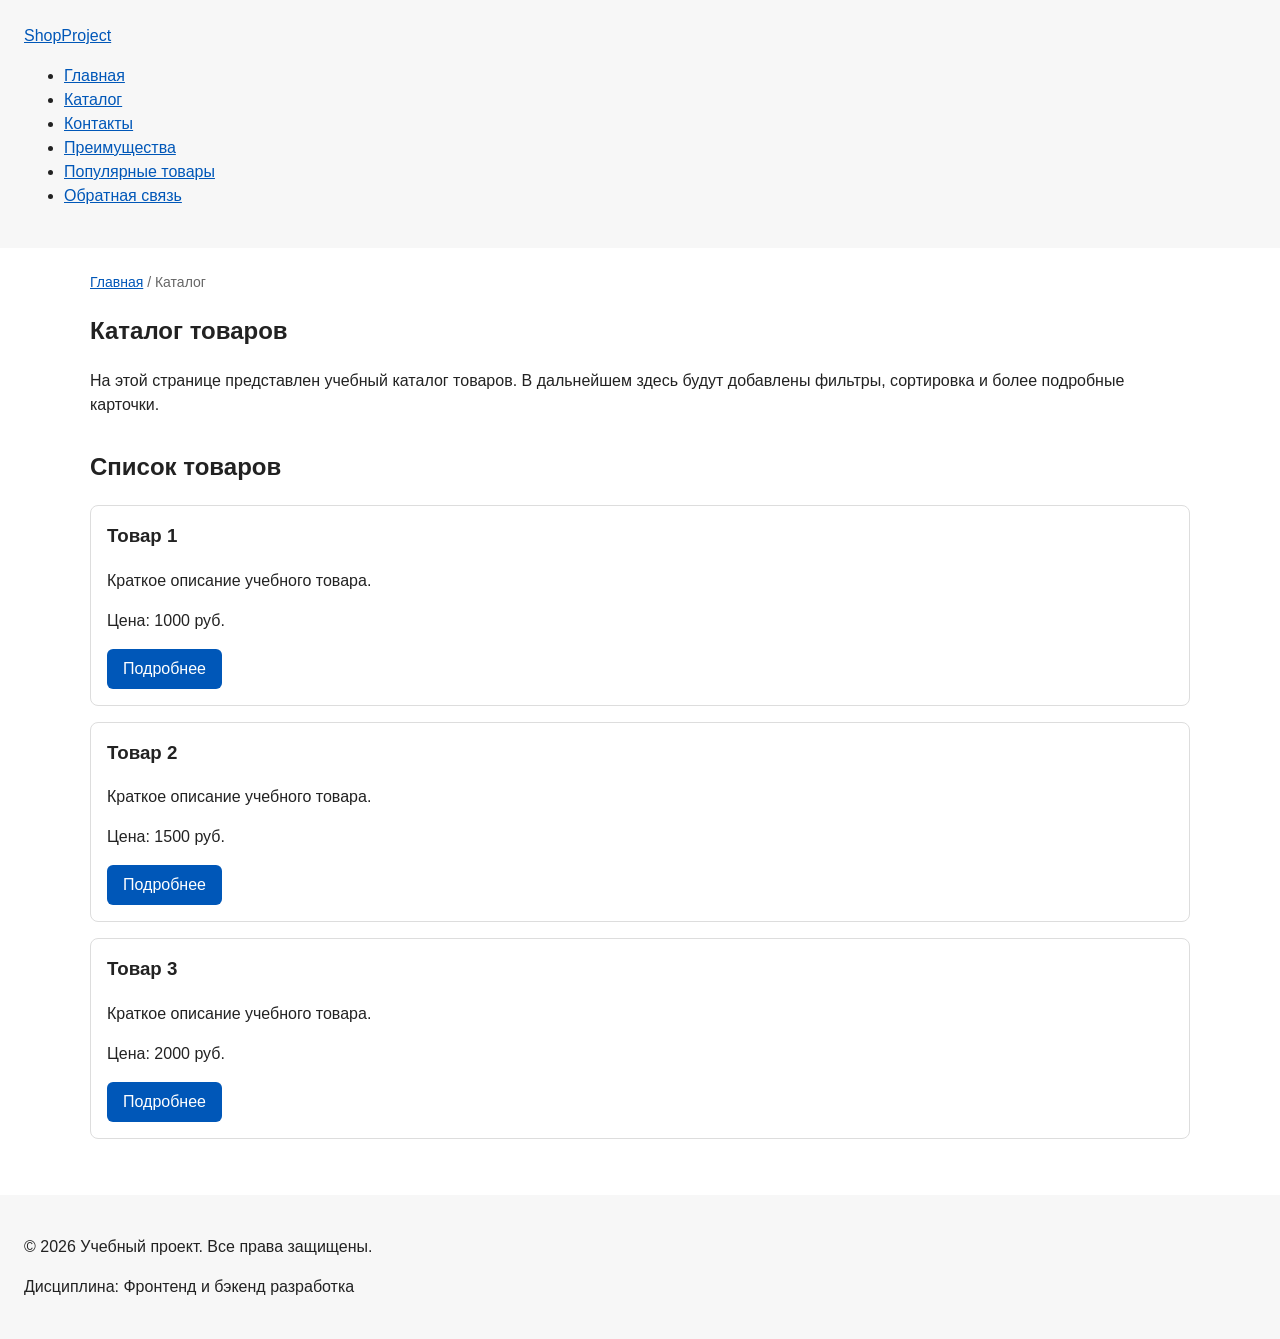
==== catalog.html @ 8805dafb "feat: add multi-page structure navigation and anchors" ====
<!DOCTYPE html>
<html lang="ru">
<head>
  <meta charset="UTF-8">
  <meta name="viewport" content="width=device-width, initial-scale=1.0">
  <meta name="description" content="Каталог товаров учебного интернет-магазина.">
  <meta property="og:type" content="website">
  <meta property="og:title" content="Учебный интернет-магазин">
  <meta property="og:description" content="Учебный frontend-проект интернет-магазина.">
  <meta property="og:image" content="https://username.github.io/kr1-html-css-shop/images/preview.jpg">
  <title>Каталог товаров — Учебный интернет-магазин</title>
  <link rel="stylesheet" href="css/style.css">
</head>
<body>
  <header>
    <div class="site-header">
      <a class="site-logo" href="index.html">ShopProject</a>

      <nav class="site-nav" aria-label="Основная навигация">
        <ul class="site-nav__list">
          <li><a href="index.html">Главная</a></li>
          <li><a href="catalog.html">Каталог</a></li>
          <li><a href="contacts.html">Контакты</a></li>
          <li><a href="index.html#advantages">Преимущества</a></li>
          <li><a href="index.html#popular">Популярные товары</a></li>
          <li><a href="index.html#contacts">Обратная связь</a></li>
        </ul>
      </nav>
    </div>
  </header>

  <main>
    <nav class="breadcrumbs" aria-label="Хлебные крошки">
      <a href="index.html">Главная</a>
      <span>Каталог</span>
    </nav>

    <section class="section">
      <h1>Каталог товаров</h1>
      <p>
        На этой странице представлен учебный каталог товаров.
        В дальнейшем здесь будут добавлены фильтры, сортировка и более
        подробные карточки.
      </p>
    </section>

    <section class="section">
      <h2>Список товаров</h2>

      <article class="product-card">
        <h3>Товар 1</h3>
        <p>Краткое описание учебного товара.</p>
        <p>Цена: 1000 руб.</p>
        <a class="button" href="index.html#popular">Подробнее</a>
      </article>

      <article class="product-card">
        <h3>Товар 2</h3>
        <p>Краткое описание учебного товара.</p>
        <p>Цена: 1500 руб.</p>
        <a class="button" href="index.html#popular">Подробнее</a>
      </article>

      <article class="product-card">
        <h3>Товар 3</h3>
        <p>Краткое описание учебного товара.</p>
        <p>Цена: 2000 руб.</p>
        <a class="button" href="index.html#popular">Подробнее</a>
      </article>
    </section>
  </main>

  <footer>
    <p>&copy; 2026 Учебный проект. Все права защищены.</p>
    <p>Дисциплина: Фронтенд и бэкенд разработка</p>
  </footer>
</body>
</html>
---- css/style.css ----
/* ===============================
   1. Переменные проекта
   =============================== */

:root {
  /* Основные цвета проекта */
  --color-bg: #ffffff;
  --color-text: #222222;
  --color-muted: #666666;
  --color-primary: #0057b8;
  --color-primary-dark: #003f86;
  --color-border: #dddddd;
  --color-surface: #f7f7f7;
  --color-surface-accent: #eef5ff;
  --color-danger: #b00020;
  --color-success: #168a2f;
  --color-success-bg: #eefaf0;
  --color-white: #ffffff;

  /* Отступы */
  --space-xs: 4px;
  --space-sm: 8px;
  --space-md: 16px;
  --space-lg: 24px;
  --space-xl: 32px;

  /* Скругления */
  --radius-sm: 6px;
  --radius-md: 8px;
  --radius-lg: 12px;

  /* Размеры */
  --container-width: 1100px;
}

:target {
  outline: 2px dashed var(--color-primary);
  outline-offset: 4px;
}

/* ===============================
   2. Базовые стили
   =============================== */

* {
  box-sizing: border-box;
}

body {
  margin: 0;
  font-family: Arial, sans-serif;
  line-height: 1.5;
  color: var(--color-text);
  background-color: var(--color-bg);
}

header,
main,
footer {
  padding: var(--space-lg);
}

header {
  background-color: var(--color-surface);
}

footer {
  background-color: var(--color-surface);
}

html {
  scroll-behavior: smooth;
}

/* ===============================
   3. Общие элементы интерфейса
   =============================== */

a {
  color: var(--color-primary);
}

a:hover {
  color: var(--color-primary-dark);
}

a:focus-visible {
  outline: 2px solid var(--color-primary);
  outline-offset: 3px;
}

.button {
  display: inline-block;
  padding: var(--space-sm) var(--space-md);
  color: var(--color-white);
  background-color: var(--color-primary);
  text-decoration: none;
  border: none;
  border-radius: var(--radius-sm);
  cursor: pointer;
}

.button:hover {
  background-color: var(--color-primary-dark);
}

.button:focus-visible {
  outline: 2px solid var(--color-primary);
  outline-offset: 3px;
}

.button:disabled {
  opacity: 0.6;
  cursor: not-allowed;
}

.breadcrumbs {
  max-width: var(--container-width);
  margin: 0 auto var(--space-md);
  font-size: 14px;
  color: var(--color-muted);
}

.breadcrumbs a {
  color: var(--color-primary);
}

.breadcrumbs span::before {
  content: " / ";
  color: var(--color-muted);
}


/* ===============================
   4. Компоненты страницы
   =============================== */

.hero {
  max-width: var(--container-width);
  margin: 0 auto var(--space-xl);
  padding: var(--space-xl) var(--space-lg);
  background-color: var(--color-surface-accent);
  border-radius: var(--radius-lg);
}

.section {
  max-width: var(--container-width);
  margin: 0 auto var(--space-xl);
}

.section h2 {
  margin-top: 0;
}

.product-card {
  margin-bottom: var(--space-md);
  padding: var(--space-md);
  border: 1px solid var(--color-border);
  border-radius: var(--radius-md);
  background-color: var(--color-bg);
}

.product-card:hover {
  border-color: var(--color-primary);
}

.product-card h3 {
  margin-top: 0;
}

.aside-info {
  max-width: var(--container-width);
  margin: 0 auto var(--space-xl);
  padding: var(--space-md);
  border-left: 4px solid var(--color-primary);
  background-color: var(--color-surface);
}

/* ===============================
   5. Форма и модальное окно
   =============================== */

.order-dialog {
  width: min(100% - 32px, 560px);
  padding: var(--space-lg);
  border: none;
  border-radius: var(--radius-lg);
}

.order-dialog::backdrop {
  background-color: rgba(0, 0, 0, 0.5);
}

.form-field {
  margin-bottom: var(--space-md);
}

.form-field label {
  display: block;
  margin-bottom: var(--space-xs);
}

.form-field input,
.form-field select,
.form-field textarea {
  width: 100%;
  padding: 10px 12px;
  border: 1px solid var(--color-border);
  border-radius: var(--radius-sm);
  font: inherit;
}

.form-field input[type="checkbox"] {
  width: auto;
}

.form-field small {
  display: block;
  margin-top: var(--space-xs);
  color: var(--color-muted);
}

.form-field input:hover,
.form-field select:hover,
.form-field textarea:hover {
  border-color: var(--color-primary);
}

.form-field input:focus-visible,
.form-field select:focus-visible,
.form-field textarea:focus-visible,
.form-actions button:focus-visible {
  outline: 2px solid var(--color-primary);
  outline-offset: 3px;
}

[aria-invalid="true"] {
  border-color: var(--color-danger);
}

.success-message {
  max-width: var(--container-width);
  margin: var(--space-lg) auto;
  padding: var(--space-md);
  border-left: 4px solid var(--color-success);
  background-color: var(--color-success-bg);
}

/*
  Модальное окно.
  Элемент dialog сам умеет открываться поверх страницы.
*/
.order-dialog {
  width: min(100% - 32px, 560px);
  padding: 24px;
  border: none;
  border-radius: 12px;
}

/*
  Затемнение фона за модальным окном.
*/
.order-dialog::backdrop {
  background-color: rgba(0, 0, 0, 0.5);
}

/*
  Поле формы.
  Каждый блок получает нижний отступ.
*/
.form-field {
  margin-bottom: 16px;
}

/*
  Подпись поля.
*/
.form-field label {
  display: block;
  margin-bottom: 6px;
}

/*
  Основные поля формы.
*/
.form-field input,
.form-field select,
.form-field textarea {
  width: 100%;
  padding: 10px 12px;
  border: 1px solid #cccccc;
  border-radius: 6px;
  font: inherit;
}

/*
  Checkbox не должен занимать всю ширину.
*/
.form-field input[type="checkbox"] {
  width: auto;
}

/*
  Подсказка под полем телефона.
*/
.form-field small {
  display: block;
  margin-top: 4px;
  color: #666666;
}

/*
  Видимый фокус для клавиатурной навигации.
*/
.form-field input:focus-visible,
.form-field select:focus-visible,
.form-field textarea:focus-visible,
.form-actions button:focus-visible {
  outline: 2px solid #0057b8;
  outline-offset: 2px;
}

/*
  Подсветка ошибочных полей.
  Атрибут aria-invalid будет добавляться через JavaScript.
*/
[aria-invalid="true"] {
  border-color: #b00020;
}

/*
  Кнопки формы.
*/
.form-actions {
  display: flex;
  gap: 12px;
  margin-top: 20px;
}

/*
  Сообщение об успешной отправке.
*/
.success-message {
  max-width: 1100px;
  margin: 24px auto;
  padding: 16px;
  border-left: 4px solid #168a2f;
  background-color: #eefaf0;
}
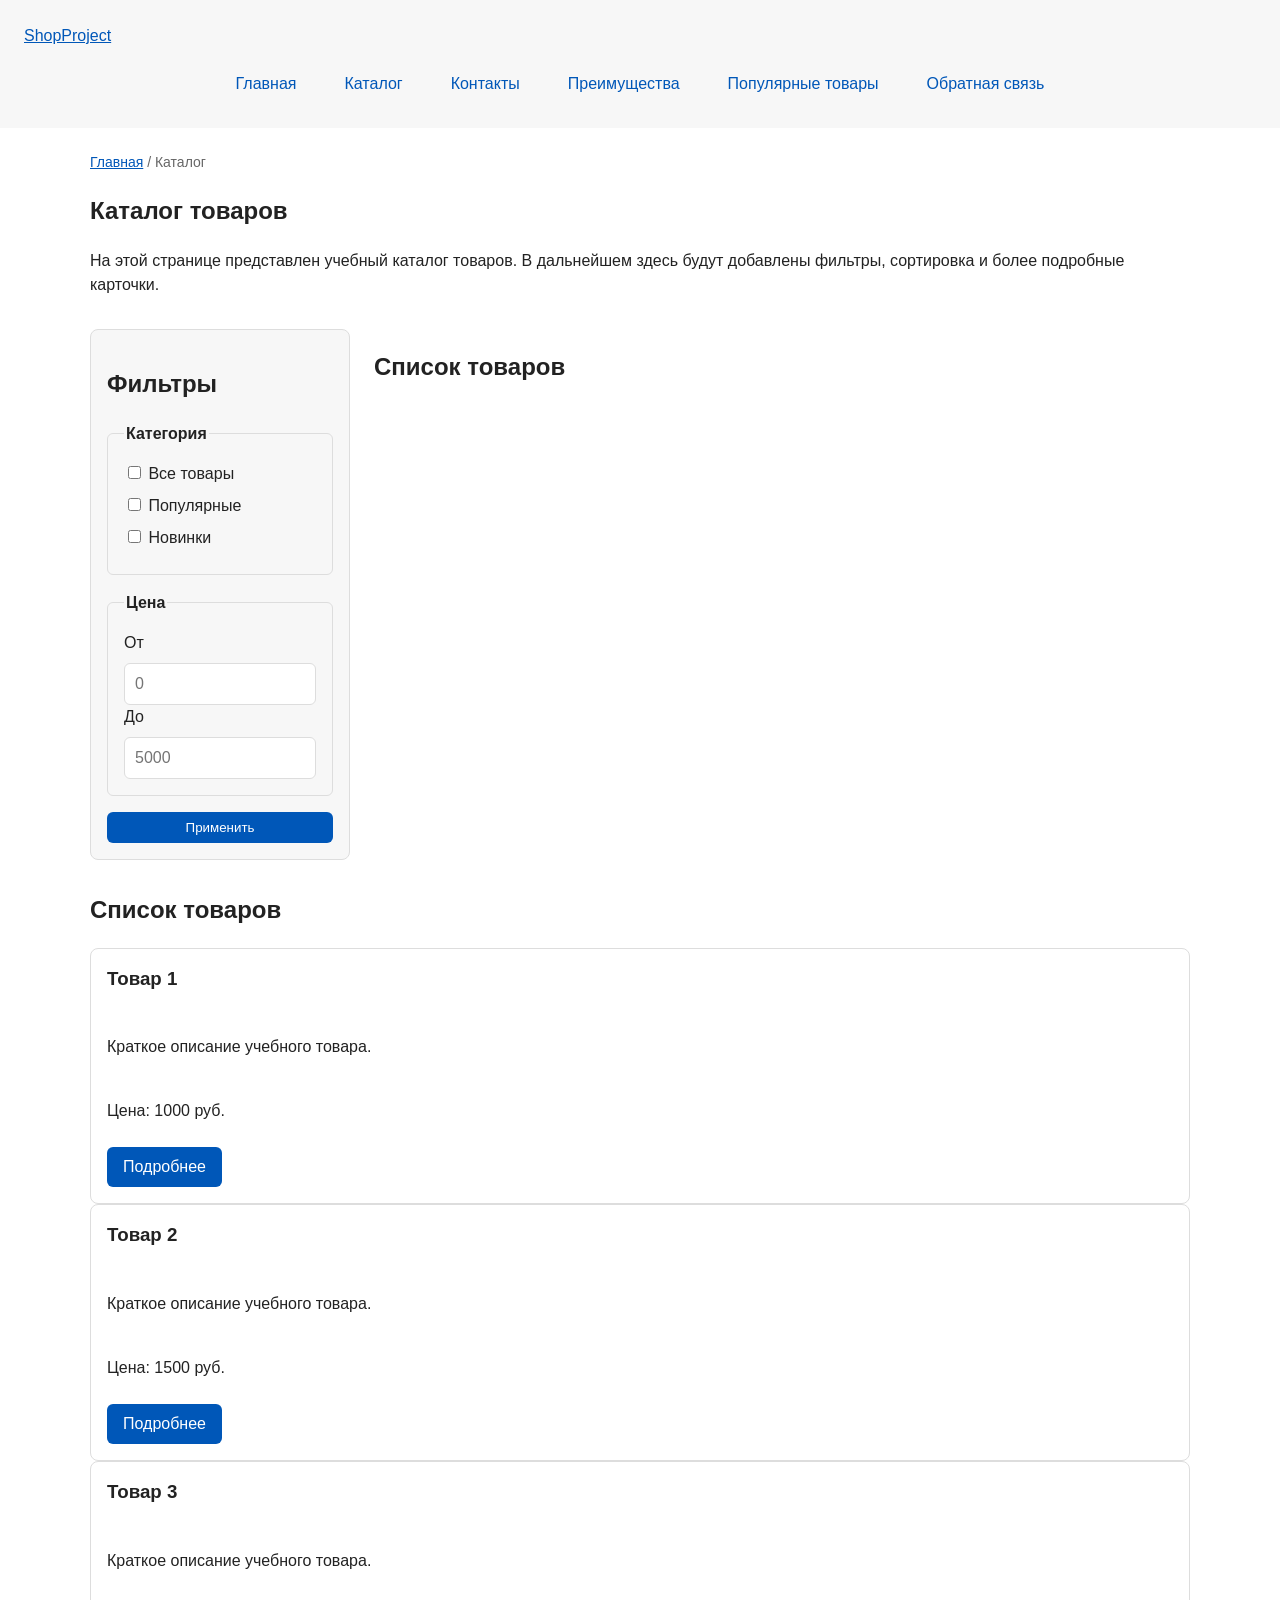
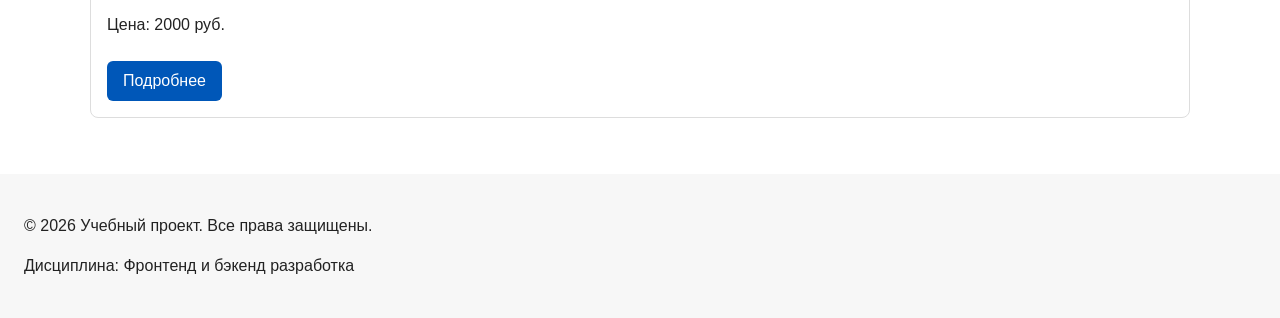
==== commit 808b8dfa: "feat: add flex navigation and grid catalog layout" ====
--- a/catalog.html
+++ b/catalog.html
@@ -43,6 +43,53 @@
         подробные карточки.
       </p>
     </section>
+    
+    <section class="catalog-layout">
+      <aside class="catalog-filters">
+        <h2>Фильтры</h2>
+
+        <form class="filters-form" action="#" method="get">
+          <fieldset>
+            <legend>Категория</legend>
+
+            <label>
+              <input type="checkbox" name="category" value="all">
+              Все товары
+            </label>
+
+            <label>
+              <input type="checkbox" name="category" value="popular">
+              Популярные
+            </label>
+
+            <label>
+              <input type="checkbox" name="category" value="new">
+              Новинки
+            </label>
+          </fieldset>
+
+          <fieldset>
+            <legend>Цена</legend>
+
+            <label for="price-from">От</label>
+            <input id="price-from" name="price-from" type="number" min="0" placeholder="0">
+
+            <label for="price-to">До</label>
+            <input id="price-to" name="price-to" type="number" min="0" placeholder="5000">
+          </fieldset>
+
+          <button class="button" type="submit">Применить</button>
+        </form>
+      </aside>
+
+      <section class="catalog-products">
+        <h2>Список товаров</h2>
+
+        <div class="products-grid">
+          <!-- Карточки товаров -->
+        </div>
+      </section>
+    </section>
 
     <section class="section">
       <h2>Список товаров</h2>
--- a/css/style.css
+++ b/css/style.css
@@ -130,6 +130,29 @@
   color: var(--color-muted);
 }
 
+.site-nav__list {
+  display: flex;
+  flex-wrap: wrap;
+  justify-content: center;
+  align-items: center;
+  gap: var(--space-md);
+  padding: 0;
+  margin: var(--space-md) 0 0;
+  list-style: none;
+}
+
+.site-nav__list a {
+  display: inline-block;
+  padding: var(--space-sm) var(--space-md);
+  color: var(--color-primary);
+  text-decoration: none;
+  border-radius: var(--radius-sm);
+}
+
+.site-nav__list a:hover {
+  color: var(--color-white);
+  background-color: var(--color-primary);
+}
 
 /* ===============================
    4. Компоненты страницы
@@ -153,19 +176,33 @@
 }
 
 .product-card {
-  margin-bottom: var(--space-md);
+  display: flex;
+  flex-direction: column;
+  gap: var(--space-sm);
+  margin-bottom: 0;
   padding: var(--space-md);
   border: 1px solid var(--color-border);
   border-radius: var(--radius-md);
   background-color: var(--color-bg);
 }
 
+.product-card .button {
+  margin-top: auto;
+  align-self: flex-start;
+}
+
 .product-card:hover {
   border-color: var(--color-primary);
 }
 
 .product-card h3 {
   margin-top: 0;
+}
+
+.products-grid {
+  display: grid;
+  grid-template-columns: repeat(3, 1fr);
+  gap: var(--space-lg);
 }
 
 .aside-info {
@@ -174,6 +211,56 @@
   padding: var(--space-md);
   border-left: 4px solid var(--color-primary);
   background-color: var(--color-surface);
+}
+
+.catalog-layout {
+  max-width: var(--container-width);
+  margin: 0 auto var(--space-xl);
+  display: grid;
+  grid-template-columns: 260px 1fr;
+  grid-template-areas: "filters products";
+  gap: var(--space-lg);
+}
+
+.catalog-filters {
+  grid-area: filters;
+  padding: var(--space-md);
+  border: 1px solid var(--color-border);
+  border-radius: var(--radius-md);
+  background-color: var(--color-surface);
+}
+
+.catalog-products {
+  grid-area: products;
+}
+
+.filters-form {
+  display: grid;
+  gap: var(--space-md);
+}
+
+.filters-form fieldset {
+  margin: 0;
+  padding: var(--space-md);
+  border: 1px solid var(--color-border);
+  border-radius: var(--radius-sm);
+}
+
+.filters-form legend {
+  font-weight: 700;
+}
+
+.filters-form label {
+  display: block;
+  margin-bottom: var(--space-sm);
+}
+
+.filters-form input[type="number"] {
+  width: 100%;
+  padding: 8px 10px;
+  border: 1px solid var(--color-border);
+  border-radius: var(--radius-sm);
+  font: inherit;
 }
 
 /* ===============================
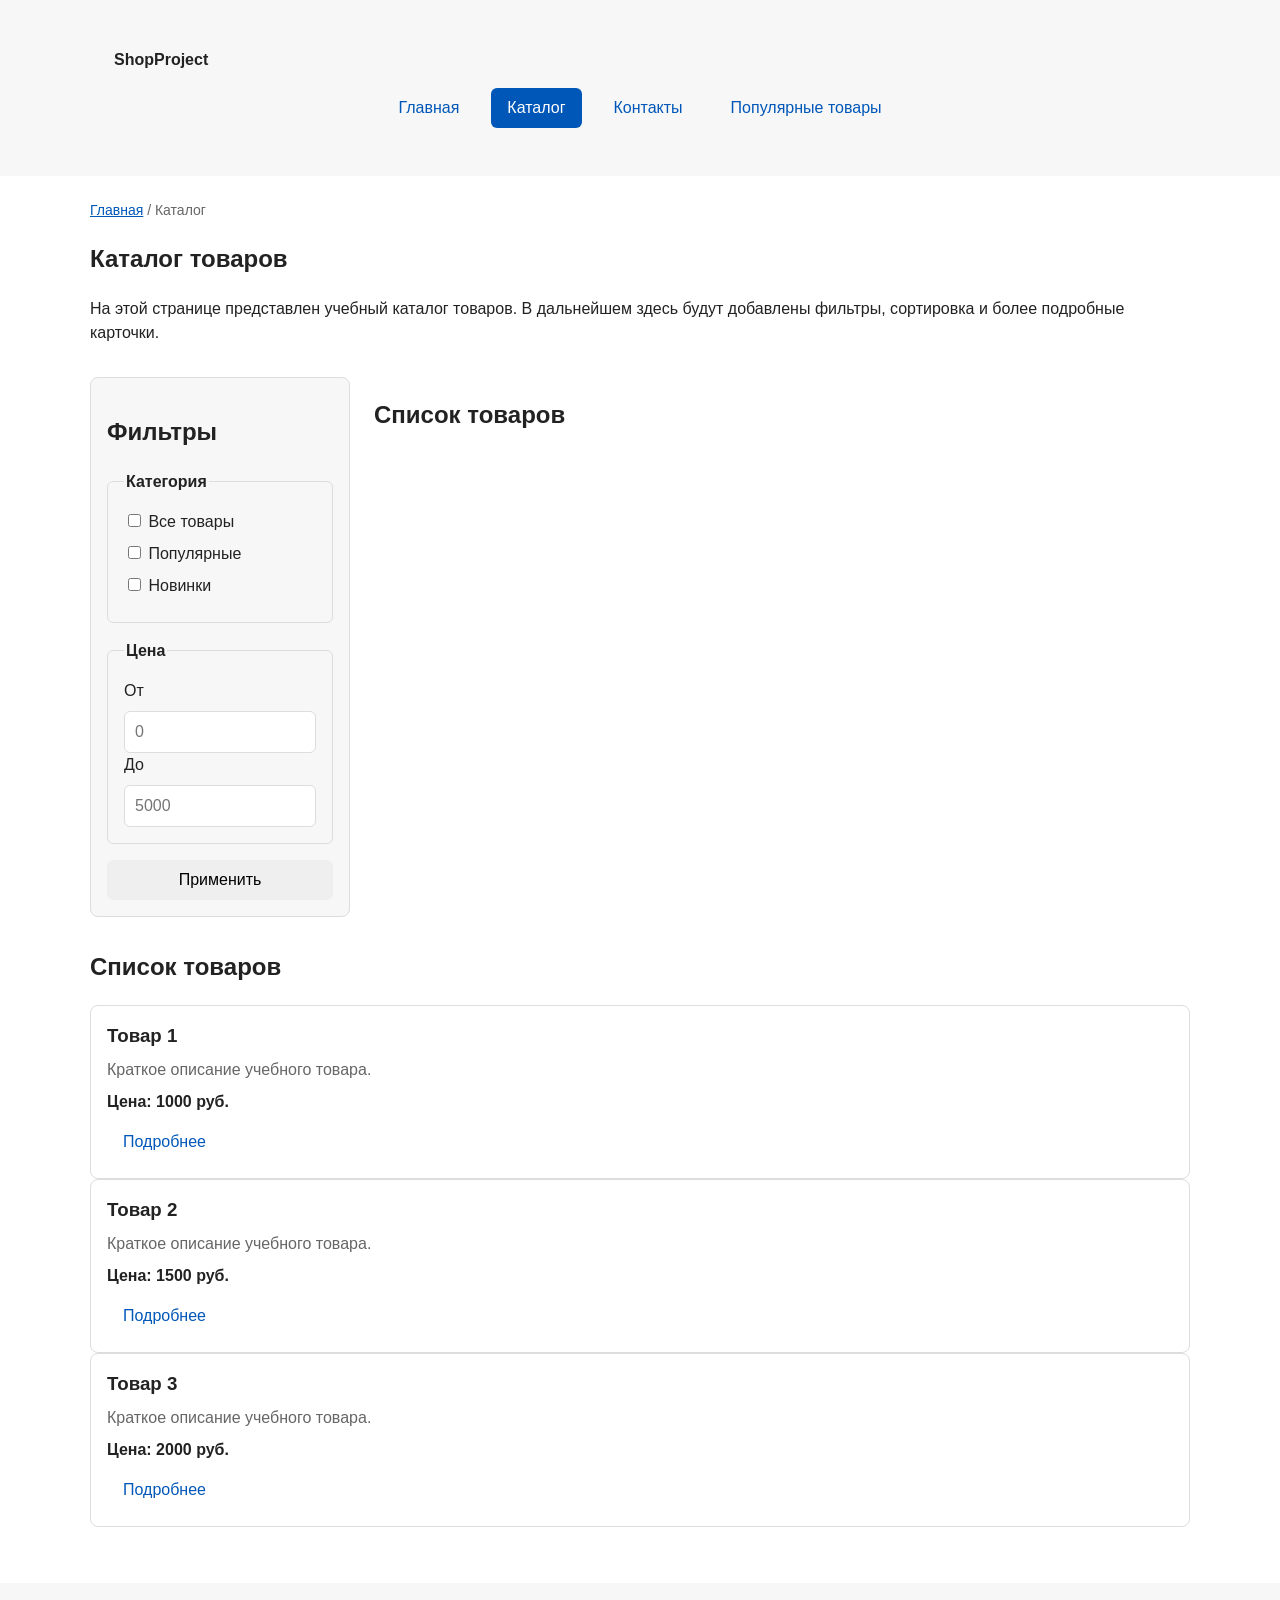
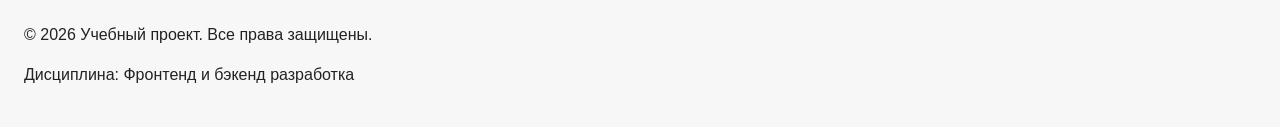
==== commit 8eb41741: "refactor: apply BEM naming to CSS classes" ====
--- a/catalog.html
+++ b/catalog.html
@@ -12,18 +12,26 @@
   <link rel="stylesheet" href="css/style.css">
 </head>
 <body>
-  <header>
-    <div class="site-header">
-      <a class="site-logo" href="index.html">ShopProject</a>
+  <header class="site-header">
+    <div class="site-header__inner">
+      <a class="site-header__logo" href="index.html">ShopProject</a>
 
       <nav class="site-nav" aria-label="Основная навигация">
         <ul class="site-nav__list">
-          <li><a href="index.html">Главная</a></li>
-          <li><a href="catalog.html">Каталог</a></li>
-          <li><a href="contacts.html">Контакты</a></li>
-          <li><a href="index.html#advantages">Преимущества</a></li>
-          <li><a href="index.html#popular">Популярные товары</a></li>
-          <li><a href="index.html#contacts">Обратная связь</a></li>
+          <li class="site-nav__item">
+            <a class="site-nav__link" href="index.html">Главная</a>
+          </li>
+          <li class="site-nav__item">
+            <a class="site-nav__link site-nav__link--active" href="catalog.html">Каталог</a>
+          </li>
+          <li class="site-nav__item">
+            <a class="site-nav__link" href="contacts.html">Контакты</a>
+          </li>
+          <li class="site-nav__item">
+            <a class="site-nav__link" href="index.html#popular">
+              Популярные товары
+            </a>
+          </li>
         </ul>
       </nav>
     </div>
@@ -31,9 +39,10 @@
 
   <main>
     <nav class="breadcrumbs" aria-label="Хлебные крошки">
-      <a href="index.html">Главная</a>
-      <span>Каталог</span>
+      <a class="breadcrumbs__link" href="index.html">Главная</a>
+      <span class="breadcrumbs__current">Каталог</span>
     </nav>
+
 
     <section class="section">
       <h1>Каталог товаров</h1>
@@ -95,23 +104,23 @@
       <h2>Список товаров</h2>
 
       <article class="product-card">
-        <h3>Товар 1</h3>
-        <p>Краткое описание учебного товара.</p>
-        <p>Цена: 1000 руб.</p>
+        <h3 class="product-card__title">Товар 1</h3>
+        <p class="product-card__description">Краткое описание учебного товара.</p>
+        <p class="product-card__price">Цена: 1000 руб.</p>
         <a class="button" href="index.html#popular">Подробнее</a>
       </article>
 
       <article class="product-card">
-        <h3>Товар 2</h3>
-        <p>Краткое описание учебного товара.</p>
-        <p>Цена: 1500 руб.</p>
+        <h3 class="product-card__title">Товар 2</h3>
+        <p class="product-card__description">Краткое описание учебного товара.</p>
+        <p class="product-card__price">Цена: 1500 руб.</p>
         <a class="button" href="index.html#popular">Подробнее</a>
       </article>
 
       <article class="product-card">
-        <h3>Товар 3</h3>
-        <p>Краткое описание учебного товара.</p>
-        <p>Цена: 2000 руб.</p>
+        <h3 class="product-card__title">Товар 3</h3>
+        <p class="product-card__description">Краткое описание учебного товара.</p>
+        <p class="product-card__price">Цена: 2000 руб.</p>
         <a class="button" href="index.html#popular">Подробнее</a>
       </article>
     </section>
--- a/css/style.css
+++ b/css/style.css
@@ -92,16 +92,31 @@
 .button {
   display: inline-block;
   padding: var(--space-sm) var(--space-md);
+  border: none;
+  border-radius: var(--radius-sm);
+  font: inherit;
+  text-decoration: none;
+  cursor: pointer;
+}
+
+.button--primary {
   color: var(--color-white);
   background-color: var(--color-primary);
-  text-decoration: none;
-  border: none;
-  border-radius: var(--radius-sm);
-  cursor: pointer;
-}
-
-.button:hover {
+}
+
+.button--primary:hover {
   background-color: var(--color-primary-dark);
+}
+
+.button--secondary {
+  color: var(--color-primary);
+  background-color: transparent;
+  border: 1px solid var(--color-primary);
+}
+
+.button--secondary:hover {
+  color: var(--color-white);
+  background-color: var(--color-primary);
 }
 
 .button:focus-visible {
@@ -109,7 +124,8 @@
   outline-offset: 3px;
 }
 
-.button:disabled {
+.button:disabled,
+.button--disabled {
   opacity: 0.6;
   cursor: not-allowed;
 }
@@ -121,13 +137,29 @@
   color: var(--color-muted);
 }
 
-.breadcrumbs a {
+.breadcrumbs__link {
   color: var(--color-primary);
 }
 
-.breadcrumbs span::before {
+.breadcrumbs__current::before {
   content: " / ";
   color: var(--color-muted);
+}
+
+.site-header {
+  background-color: var(--color-surface);
+}
+
+.site-header__inner {
+  max-width: var(--container-width);
+  margin: 0 auto;
+  padding: var(--space-lg);
+}
+
+.site-header__logo {
+  font-weight: 700;
+  color: var(--color-text);
+  text-decoration: none;
 }
 
 .site-nav__list {
@@ -141,7 +173,7 @@
   list-style: none;
 }
 
-.site-nav__list a {
+.site-nav__link {
   display: inline-block;
   padding: var(--space-sm) var(--space-md);
   color: var(--color-primary);
@@ -149,7 +181,17 @@
   border-radius: var(--radius-sm);
 }
 
-.site-nav__list a:hover {
+.site-nav__link:hover {
+  color: var(--color-white);
+  background-color: var(--color-primary);
+}
+
+.site-nav__link:focus-visible {
+  outline: 2px solid var(--color-primary);
+  outline-offset: 3px;
+}
+
+.site-nav__link--active {
   color: var(--color-white);
   background-color: var(--color-primary);
 }
@@ -179,24 +221,46 @@
   display: flex;
   flex-direction: column;
   gap: var(--space-sm);
-  margin-bottom: 0;
   padding: var(--space-md);
   border: 1px solid var(--color-border);
   border-radius: var(--radius-md);
   background-color: var(--color-bg);
 }
 
-.product-card .button {
+.product-card:hover {
+  border-color: var(--color-primary);
+}
+
+.product-card--featured {
+  border-color: var(--color-primary);
+}
+
+.product-card--discount {
+  border-color: var(--color-danger);
+}
+
+.product-card__title {
+  margin: 0;
+  color: var(--color-text);
+}
+
+.product-card__description {
+  margin: 0;
+  color: var(--color-muted);
+}
+
+.product-card__price {
+  margin: 0;
+  font-weight: 700;
+}
+
+.product-card--discount .product-card__price {
+  color: var(--color-danger);
+}
+
+.product-card__button {
   margin-top: auto;
   align-self: flex-start;
-}
-
-.product-card:hover {
-  border-color: var(--color-primary);
-}
-
-.product-card h3 {
-  margin-top: 0;
 }
 
 .products-grid {
@@ -267,6 +331,56 @@
    5. Форма и модальное окно
    =============================== */
 
+.order-form__field {
+  margin-bottom: var(--space-md);
+}
+
+.order-form__label {
+  display: block;
+  margin-bottom: var(--space-xs);
+}
+
+.order-form__input,
+.order-form__select,
+.order-form__textarea {
+  width: 100%;
+  padding: 10px 12px;
+  border: 1px solid var(--color-border);
+  border-radius: var(--radius-sm);
+  font: inherit;
+}
+
+.order-form__input:hover,
+.order-form__select:hover,
+.order-form__textarea:hover {
+  border-color: var(--color-primary);
+}
+
+.order-form__input:focus-visible,
+.order-form__select:focus-visible,
+.order-form__textarea:focus-visible {
+  outline: 2px solid var(--color-primary);
+  outline-offset: 3px;
+}
+
+.order-form__actions {
+  display: flex;
+  gap: var(--space-md);
+  margin-top: var(--space-lg);
+}
+
+[aria-invalid="true"] {
+  border-color: var(--color-danger);
+}
+
+.success-message {
+  max-width: var(--container-width);
+  margin: var(--space-lg) auto;
+  padding: var(--space-md);
+  border-left: 4px solid var(--color-success);
+  background-color: var(--color-success-bg);
+}
+
 .order-dialog {
   width: min(100% - 32px, 560px);
   padding: var(--space-lg);
@@ -278,77 +392,8 @@
   background-color: rgba(0, 0, 0, 0.5);
 }
 
-.form-field {
-  margin-bottom: var(--space-md);
-}
-
-.form-field label {
-  display: block;
-  margin-bottom: var(--space-xs);
-}
-
-.form-field input,
-.form-field select,
-.form-field textarea {
-  width: 100%;
-  padding: 10px 12px;
-  border: 1px solid var(--color-border);
-  border-radius: var(--radius-sm);
-  font: inherit;
-}
-
-.form-field input[type="checkbox"] {
-  width: auto;
-}
-
-.form-field small {
-  display: block;
-  margin-top: var(--space-xs);
-  color: var(--color-muted);
-}
-
-.form-field input:hover,
-.form-field select:hover,
-.form-field textarea:hover {
-  border-color: var(--color-primary);
-}
-
-.form-field input:focus-visible,
-.form-field select:focus-visible,
-.form-field textarea:focus-visible,
-.form-actions button:focus-visible {
-  outline: 2px solid var(--color-primary);
-  outline-offset: 3px;
-}
-
-[aria-invalid="true"] {
-  border-color: var(--color-danger);
-}
-
-.success-message {
-  max-width: var(--container-width);
-  margin: var(--space-lg) auto;
-  padding: var(--space-md);
-  border-left: 4px solid var(--color-success);
-  background-color: var(--color-success-bg);
-}
-
-/*
-  Модальное окно.
-  Элемент dialog сам умеет открываться поверх страницы.
-*/
-.order-dialog {
-  width: min(100% - 32px, 560px);
-  padding: 24px;
-  border: none;
-  border-radius: 12px;
-}
-
-/*
-  Затемнение фона за модальным окном.
-*/
-.order-dialog::backdrop {
-  background-color: rgba(0, 0, 0, 0.5);
+.order-dialog__title {
+  margin-top: 0;
 }
 
 /*
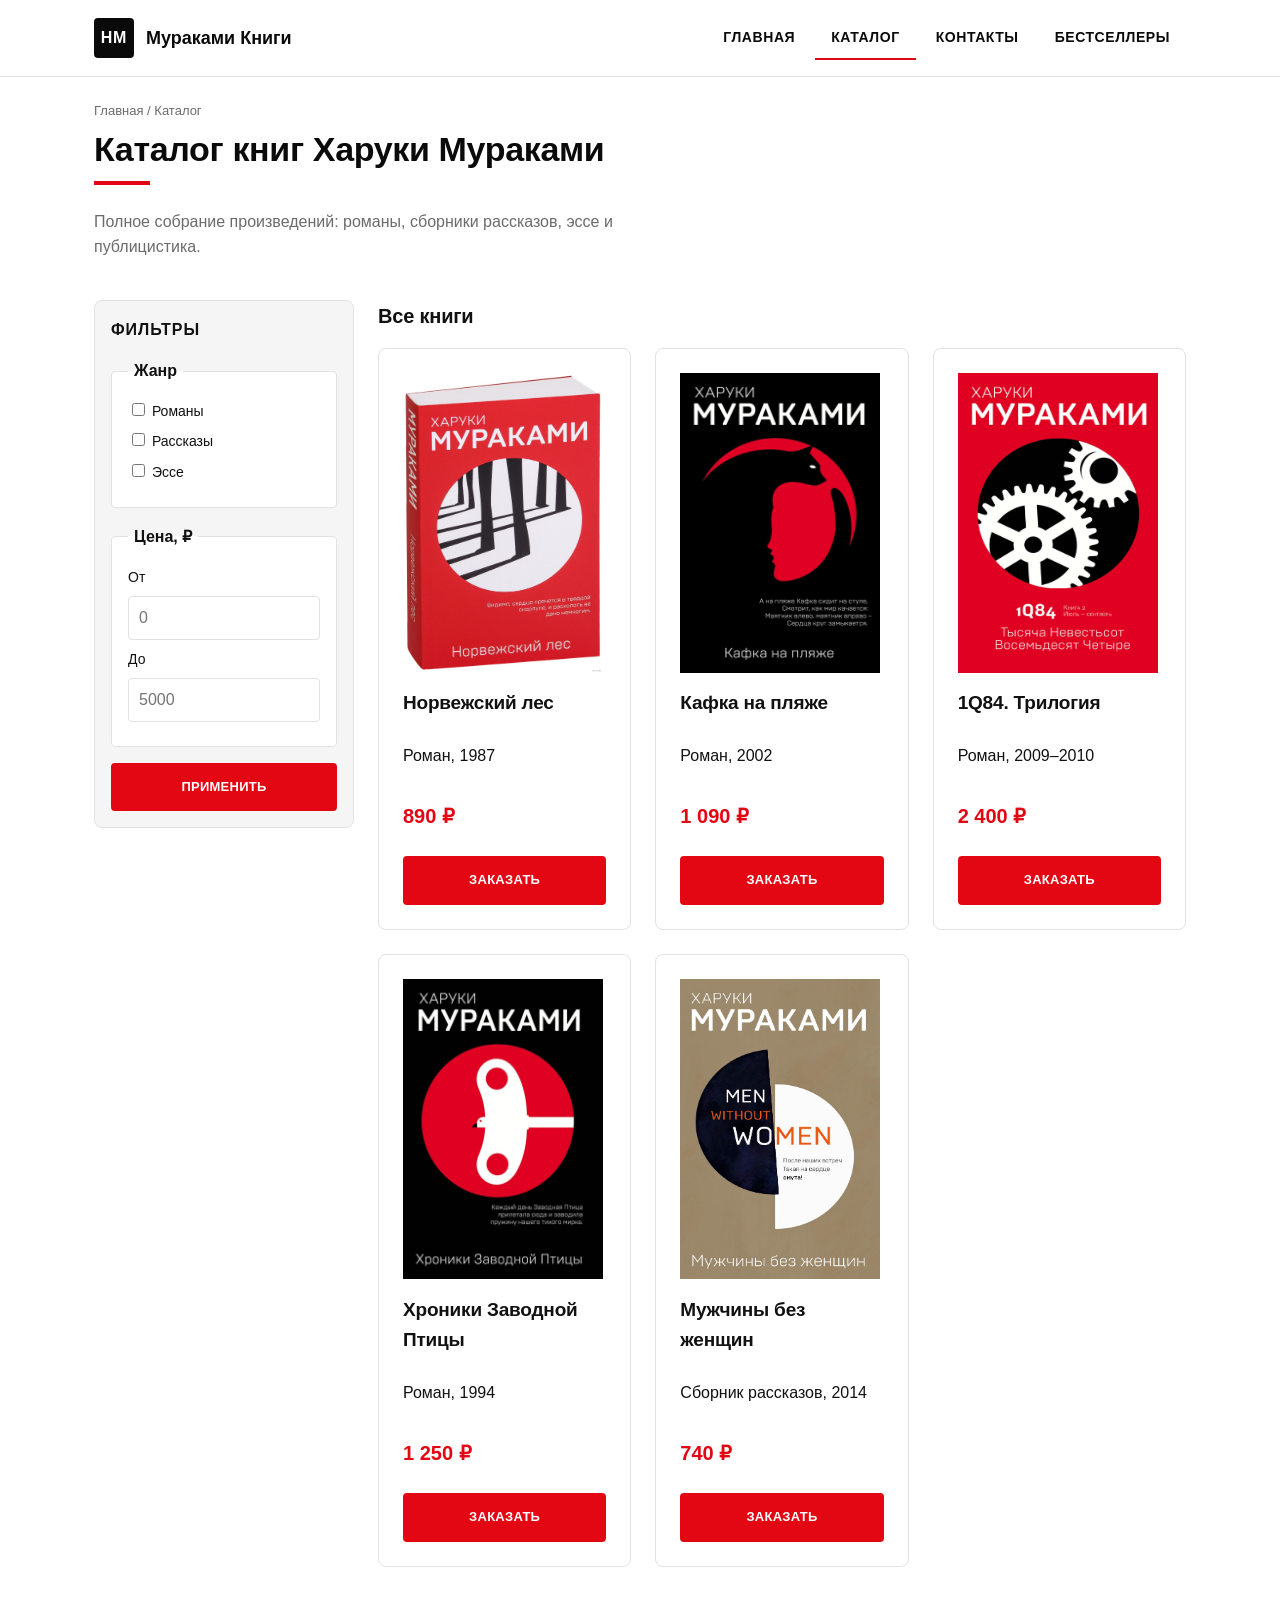
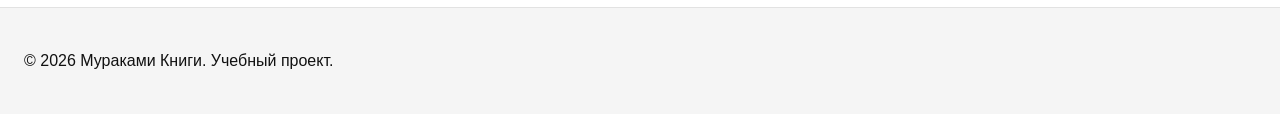
==== commit e6cb6f6a: "fix: prepare HTML CSS project for submission" ====
--- a/catalog.html
+++ b/catalog.html
@@ -3,18 +3,19 @@
 <head>
   <meta charset="UTF-8">
   <meta name="viewport" content="width=device-width, initial-scale=1.0">
-  <meta name="description" content="Каталог товаров учебного интернет-магазина.">
-  <meta property="og:type" content="website">
-  <meta property="og:title" content="Учебный интернет-магазин">
-  <meta property="og:description" content="Учебный frontend-проект интернет-магазина.">
-  <meta property="og:image" content="https://username.github.io/kr1-html-css-shop/images/preview.jpg">
-  <title>Каталог товаров — Учебный интернет-магазин</title>
+  <meta name="description" content="Каталог книг Харуки Мураками.">
+  <title>Каталог книг — Мураками Книги</title>
   <link rel="stylesheet" href="css/style.css">
+  <script src="js/main.js" defer></script>
 </head>
 <body>
+
   <header class="site-header">
     <div class="site-header__inner">
-      <a class="site-header__logo" href="index.html">ShopProject</a>
+      <a class="site-header__logo" href="index.html">
+        <span class="site-header__logo-mark">HM</span>
+        <span class="site-header__logo-text">Мураками&nbsp;Книги</span>
+      </a>
 
       <nav class="site-nav" aria-label="Основная навигация">
         <ul class="site-nav__list">
@@ -28,9 +29,7 @@
             <a class="site-nav__link" href="contacts.html">Контакты</a>
           </li>
           <li class="site-nav__item">
-            <a class="site-nav__link" href="index.html#popular">
-              Популярные товары
-            </a>
+            <a class="site-nav__link" href="index.html#popular">Бестселлеры</a>
           </li>
         </ul>
       </nav>
@@ -45,90 +44,182 @@
 
 
     <section class="section">
-      <h1>Каталог товаров</h1>
-      <p>
-        На этой странице представлен учебный каталог товаров.
-        В дальнейшем здесь будут добавлены фильтры, сортировка и более
-        подробные карточки.
+      <h1 class="section__title">Каталог книг Харуки Мураками</h1>
+      <p class="section__lead">
+        Полное собрание произведений: романы, сборники рассказов, эссе и публицистика.
       </p>
     </section>
     
     <section class="catalog-layout">
+
       <aside class="catalog-filters">
-        <h2>Фильтры</h2>
+        <h2 class="catalog-filters__title">Фильтры</h2>
 
         <form class="filters-form" action="#" method="get">
-          <fieldset>
-            <legend>Категория</legend>
+          <fieldset class="filters-form__group">
+            <legend class="filters-form__legend">Жанр</legend>
 
             <label>
-              <input type="checkbox" name="category" value="all">
-              Все товары
+              <input type="checkbox" name="genre" value="novel">
+              Романы
             </label>
 
             <label>
-              <input type="checkbox" name="category" value="popular">
-              Популярные
+              <input type="checkbox" name="genre" value="stories">
+              Рассказы
             </label>
 
             <label>
-              <input type="checkbox" name="category" value="new">
-              Новинки
+              <input type="checkbox" name="genre" value="essay">
+              Эссе
             </label>
           </fieldset>
 
-          <fieldset>
-            <legend>Цена</legend>
-
+          <fieldset class="filters-form__group">
+            <legend class="filters-form__legend">Цена, ₽</legend>
             <label for="price-from">От</label>
             <input id="price-from" name="price-from" type="number" min="0" placeholder="0">
-
             <label for="price-to">До</label>
             <input id="price-to" name="price-to" type="number" min="0" placeholder="5000">
           </fieldset>
 
-          <button class="button" type="submit">Применить</button>
+          <button class="button button--primary" type="submit">Применить</button>
         </form>
       </aside>
 
       <section class="catalog-products">
-        <h2>Список товаров</h2>
+        <h2 class="catalog-products__title">Все книги</h2>
 
         <div class="products-grid">
-          <!-- Карточки товаров -->
+          
+          <article class="product-card">
+          <div>
+            <img src="images/norwegian-wood.jpg" alt="Норвежский лес" width="200" height="300">
+          </div>
+          <h3 class="product-card__title">Норвежский лес</h3>
+          <p class="product-card__description">Роман, 1987</p>
+          <p class="product-card__price">890 ₽</p>
+          <button class="button button--primary product-card__button" type="button" data-product="Норвежский лес">Заказать</button>
+        </article>
+
+        <article class="product-card">
+          <div>
+            <img src="images/kafka.jpeg" alt="Кафка на пляже" width="200" height="300">
+          </div>
+          <h3 class="product-card__title">Кафка на пляже</h3>
+          <p class="product-card__description">Роман, 2002</p>
+          <p class="product-card__price">1 090 ₽</p>
+          <button class="button button--primary product-card__button" type="button" data-product="Кафка на пляже">Заказать</button>
+        </article>
+
+        <article class="product-card">
+          <div>
+            <img src="images/1q84.jpg" alt="1Q84" width="200" height="300">
+          </div>
+          <h3 class="product-card__title">1Q84. Трилогия</h3>
+          <p class="product-card__description">Роман, 2009–2010</p>
+          <p class="product-card__price">2 400 ₽</p>
+          <button class="button button--primary product-card__button" type="button" data-product="1Q84. Трилогия">Заказать</button>
+        </article>
+
+        <article class="product-card">
+          <div>
+            <img src="images/windup.jpg" alt="Хроники Заводной Птицы" width="200" height="300">
+          </div>
+          <h3 class="product-card__title">Хроники Заводной Птицы</h3>
+          <p class="product-card__description">Роман, 1994</p>
+          <p class="product-card__price">1 250 ₽</p>
+          <button class="button button--primary product-card__button" type="button" data-product="1Q84. Трилогия">Заказать</button>
+        </article>
+
+        <article class="product-card">
+          <div>
+            <img src="images/men.jpg" alt="Мужчины без женщин" width="200" height="300">
+          </div>
+          <h3 class="product-card__title">Мужчины без женщин</h3>
+          <p class="product-card__description">Сборник рассказов, 2014</p>
+          <p class="product-card__price">740 ₽</p>
+          <button class="button button--primary product-card__button" type="button" data-product="1Q84. Трилогия">Заказать</button>
+        </article>
+
         </div>
       </section>
     </section>
-
-    <section class="section">
-      <h2>Список товаров</h2>
-
-      <article class="product-card">
-        <h3 class="product-card__title">Товар 1</h3>
-        <p class="product-card__description">Краткое описание учебного товара.</p>
-        <p class="product-card__price">Цена: 1000 руб.</p>
-        <a class="button" href="index.html#popular">Подробнее</a>
-      </article>
-
-      <article class="product-card">
-        <h3 class="product-card__title">Товар 2</h3>
-        <p class="product-card__description">Краткое описание учебного товара.</p>
-        <p class="product-card__price">Цена: 1500 руб.</p>
-        <a class="button" href="index.html#popular">Подробнее</a>
-      </article>
-
-      <article class="product-card">
-        <h3 class="product-card__title">Товар 3</h3>
-        <p class="product-card__description">Краткое описание учебного товара.</p>
-        <p class="product-card__price">Цена: 2000 руб.</p>
-        <a class="button" href="index.html#popular">Подробнее</a>
-      </article>
-    </section>
   </main>
 
-  <footer>
-    <p>&copy; 2026 Учебный проект. Все права защищены.</p>
-    <p>Дисциплина: Фронтенд и бэкенд разработка</p>
+  <footer class="site-footer">
+    <div clas="site-footer__inner">
+      <p>&copy; 2026 Мураками Книги. Учебный проект.</p>
+    </div>
   </footer>
+
+  <dialog class="order-dialog" id="order-dialog" aria-labelledby="order-dialog-title">
+    <h2 class="order-dialog__title" id="order-dialog-title">Оформление заявки</h2>
+
+    <form class="order-form" id="order-form" action="#" method="post" novalidate>
+      <input type="hidden" id="selected-product" name="product" value="">
+
+      <div class="order-form__field">
+        <label class="order-form__label" for="order-name">Имя</label>
+        <input
+          class="order-form__input"
+          id="order-name"
+          name="name"
+          type="text"
+          required
+        >
+      </div>
+
+      <div class="order-form__field">
+        <label class="order-form__label" for="order-email">E-mail</label>
+        <input
+          class="order-form__input"
+          id="order-email"
+          name="email"
+          type="email"
+          required
+        >
+      </div>
+
+      <div class="order-form__field">
+        <label class="order-form__label" for="order-email">Комментарий</label>
+        <textarea 
+          class="order-form__textarea"
+          id="order-comment"
+          name="comment"
+          rows="4"
+          placeholder="Пожелания к заказу, подарочная упаковка, детали доставки…"
+        ></textarea>
+      </div>
+
+      <div class="order-form__field order-form__field--checkbox">
+        <label class="order-form__checkbox">
+          <input
+            class="order-form__checkbox-input"
+            id="order-consent"
+            name="consent"
+            type="checkbox"
+            required
+          >
+          <span class="order-form__checkbox-text">
+            Я согласен(на) на обработку персональных данных
+              и подтверждаю, что ознакомлен(а) с
+              <a href="#" class="order-form__link">политикой конфиденциальности</a>.
+          </span>
+        </label>
+      </div>
+
+      <div class="order-form__actions">
+        <button class="button button--primary" type="submit">Отправить заявку</button>
+
+        <button class="button button--secondary" type="button">Закрыть</button>
+      </div>
+    </form>
+  </dialog>
+
+  <p class="success-message" id="success-message" hidden>
+    Заявка успешно отправлена! Мы свяжемся с вами в ближайшее время.
+  </p>
+
 </body>
-</html>
+</html>
--- a/css/style.css
+++ b/css/style.css
@@ -1,267 +1,337 @@
 /* ===============================
-   1. Переменные проекта
-   =============================== */
-
+   1. Переменные
+   =============================== */
 :root {
-  /* Основные цвета проекта */
+  /* Чёрно-белая база */
   --color-bg: #ffffff;
-  --color-text: #222222;
-  --color-muted: #666666;
-  --color-primary: #0057b8;
-  --color-primary-dark: #003f86;
-  --color-border: #dddddd;
-  --color-surface: #f7f7f7;
-  --color-surface-accent: #eef5ff;
+  --color-text: #111111;
+  --color-muted: #6b6b6b;
+  --color-border: #e2e2e2;
+  --color-surface: #f5f5f5;
+  --color-ink: #0a0a0a;
+
+  /* Яркий акцент — красный */
+  --color-accent: #e30613;
+  --color-accent-dark: #b3040f;
+
   --color-danger: #b00020;
-  --color-success: #168a2f;
+  --color-success: #169a2f;
   --color-success-bg: #eefaf0;
-  --color-white: #ffffff;
-
-  /* Отступы */
+
   --space-xs: 4px;
   --space-sm: 8px;
   --space-md: 16px;
   --space-lg: 24px;
-  --space-xl: 32px;
-
-  /* Скругления */
-  --radius-sm: 6px;
+  --space-xl: 40px;
+
+  --radius-sm: 4px;
   --radius-md: 8px;
-  --radius-lg: 12px;
-
-  /* Размеры */
-  --container-width: 1100px;
-}
-
-:target {
-  outline: 2px dashed var(--color-primary);
-  outline-offset: 4px;
-}
-
-/* ===============================
-   2. Базовые стили
+  --radius-lg: 14px;
+
+  --container-width: 1140px;
+}
+
+/* ===============================
+   2. Базa
    =============================== */
 
 * {
   box-sizing: border-box;
 }
 
+html {
+  scroll-behavior: smooth;
+}
+
 body {
   margin: 0;
-  font-family: Arial, sans-serif;
-  line-height: 1.5;
+  font-family: "Helvetica Neue", Arial, sans-serif; /* подключить шрифт */
+  line-height: 1.6;
   color: var(--color-text);
   background-color: var(--color-bg);
-}
-
-header,
-main,
-footer {
-  padding: var(--space-lg);
-}
-
-header {
-  background-color: var(--color-surface);
-}
-
-footer {
-  background-color: var(--color-surface);
-}
-
-html {
-  scroll-behavior: smooth;
-}
-
-/* ===============================
-   3. Общие элементы интерфейса
-   =============================== */
+  -webkit-font-smoothing: antialiased;
+}
+
+.hero__img,
+.product-card__cover img {
+  filter: grayscale(100%) contrast(1.05);
+}
+
+h1,
+h2,
+h3 {
+  font-weight: 700;
+  letter-spacing: -0.01em;
+}
 
 a {
-  color: var(--color-primary);
+  color: var(--color-ink);
 }
 
 a:hover {
-  color: var(--color-primary-dark);
-}
-
-a:focus-visible {
-  outline: 2px solid var(--color-primary);
+  color: var(--color-accent);
+}
+
+a:focus-visible,
+button:focus-visible,
+input:focus-visible,
+textarea:focus-visible {
+  outline: 2px solid var(--color-accent);
   outline-offset: 3px;
 }
+
+/* ===============================
+   3. Кнопки
+   =============================== */
 
 .button {
   display: inline-block;
-  padding: var(--space-sm) var(--space-md);
-  border: none;
+  padding: 12px 22px;
+  border: 2px solid transparent;
   border-radius: var(--radius-sm);
   font: inherit;
+  font-weight: 700;
+  letter-spacing: .02em;
+  font-size: 13px;
+  text-transform: uppercase;
   text-decoration: none;
   cursor: pointer;
+  transition: background-color .15s ease, color .15s ease, border-color .15s ease;
 }
 
 .button--primary {
-  color: var(--color-white);
-  background-color: var(--color-primary);
+  color: #fff;
+  background-color: var(--color-accent);
+  border-color: var(--color-accent);
 }
 
 .button--primary:hover {
-  background-color: var(--color-primary-dark);
+  background-color: var(--color-accent-dark);
+  border-color: var(--color-accent-dark);
+  color: #fff;
 }
 
 .button--secondary {
-  color: var(--color-primary);
+  color: var(--color-ink);
   background-color: transparent;
-  border: 1px solid var(--color-primary);
+  border-color: var(--color-ink);
 }
 
 .button--secondary:hover {
-  color: var(--color-white);
-  background-color: var(--color-primary);
-}
-
-.button:focus-visible {
-  outline: 2px solid var(--color-primary);
-  outline-offset: 3px;
-}
-
-.button:disabled,
-.button--disabled {
-  opacity: 0.6;
+  color: #fff;
+  background-color: var(--color-ink);
+}
+
+.button:disabled {
+  opacity: .5;
   cursor: not-allowed;
 }
 
-.breadcrumbs {
-  max-width: var(--container-width);
-  margin: 0 auto var(--space-md);
-  font-size: 14px;
-  color: var(--color-muted);
-}
-
-.breadcrumbs__link {
-  color: var(--color-primary);
-}
-
-.breadcrumbs__current::before {
-  content: " / ";
-  color: var(--color-muted);
-}
+/* ===============================
+   4. Шапка и навигация
+   =============================== */
 
 .site-header {
-  background-color: var(--color-surface);
+  position: sticky;
+  top: 0;
+  z-index: 10;
+  background-color: var(--color-bg);
+  border-bottom: 1px solid var(--color-border);
 }
 
 .site-header__inner {
   max-width: var(--container-width);
   margin: 0 auto;
-  padding: var(--space-lg);
+  padding: var(--space-md) var(--space-lg);
+  display: flex;
+  align-items: center;
+  justify-content: space-between;
+  gap: var(--space-lg);
+  flex-wrap: wrap;
 }
 
 .site-header__logo {
+  display: inline-flex;
+  align-items: center;
+  gap: 12px;
+  text-decoration: none;
+  color: var(--color-ink);
+}
+
+.site-header__logo-mark {
+  display: inline-flex;
+  align-items: center;
+  justify-content: center;
+  width: 40px;
+  height: 40px;
+  background-color: var(--color-ink);
+  color: #fff;
+  font-weight: 800;
+  letter-spacing: .05em;
+  border-radius: var(--radius-sm);
+}
+
+.site-header__logo-text {
   font-weight: 700;
-  color: var(--color-text);
-  text-decoration: none;
+  font-size: 18px;
 }
 
 .site-nav__list {
   display: flex;
   flex-wrap: wrap;
-  justify-content: center;
-  align-items: center;
-  gap: var(--space-md);
+  gap: var(--space-xs);
   padding: 0;
-  margin: var(--space-md) 0 0;
+  margin: 0;
   list-style: none;
 }
 
 .site-nav__link {
   display: inline-block;
-  padding: var(--space-sm) var(--space-md);
-  color: var(--color-primary);
+  padding: 10px 16px;
+  color: var(--color-ink);
+  font-weight: 600;
+  font-size: 14px;
+  text-transform: uppercase;
+  letter-spacing: .04em;
   text-decoration: none;
-  border-radius: var(--radius-sm);
-}
-
-.site-nav__link:hover {
-  color: var(--color-white);
-  background-color: var(--color-primary);
-}
-
-.site-nav__link:focus-visible {
-  outline: 2px solid var(--color-primary);
-  outline-offset: 3px;
-}
-
+  border-bottom: 2px solid transparent;
+}
+
+.site-nav__link:hover,
 .site-nav__link--active {
-  color: var(--color-white);
-  background-color: var(--color-primary);
-}
-
-/* ===============================
-   4. Компоненты страницы
+  border-bottom-color: var(--color-accent);
+  color: var(--color-ink);
+}
+
+/* ===============================
+   5. Hero
    =============================== */
 
 .hero {
   max-width: var(--container-width);
   margin: 0 auto var(--space-xl);
-  padding: var(--space-xl) var(--space-lg);
-  background-color: var(--color-surface-accent);
-  border-radius: var(--radius-lg);
-}
+  display: grid;
+  grid-template-columns: 1.1fr .9fr;
+  gap: var(--space-xl);
+  align-items: center;
+  border-bottom: 1px solid var(--color-border);
+  padding-bottom: var(--space-xl);
+}
+
+.hero__eyebrow {
+  margin: var(--space-md) 0 var(--space-md);
+  font-size: 12px;
+  font-weight: 700;
+  letter-spacing: .18em;
+  text-transform: uppercase;
+  color: var(--color-accent);
+}
+
+.hero__title {
+  margin: 0 0 var(--space-lg);
+  font-size: clamp(32px, 5vw, 56px);
+  line-height: 1.05;
+  color: var(--color-ink);
+}
+
+.hero__text {
+  margin: 0 0 var(--space-lg);
+  max-width: 46ch;
+  font-size: 17px;
+  font-style: italic;
+  color: var(--color-muted);
+  border-left: 3px solid var(--color-accent);
+  padding-left: var(--space-md);
+}
+
+.hero__portrait {
+  justify-self: end;
+}
+
+.hero__img {
+  display: block;
+  width: 100%;
+  max-width: 420px;
+  height: auto;
+  border-radius: var(--radius-md);
+}
+
+/* ===============================
+   6. Секции
+   =============================== */
 
 .section {
   max-width: var(--container-width);
   margin: 0 auto var(--space-xl);
-}
-
-.section h2 {
-  margin-top: 0;
-}
-
-.product-card {
-  display: flex;
-  flex-direction: column;
-  gap: var(--space-sm);
-  padding: var(--space-md);
+  padding: 0 var(--space-lg);
+}
+
+.section__title {
+  position: relative;
+  margin: 0 0 var(--space-lg);
+  padding-bottom: var(--radius-md);
+  font-size: clamp(24px, 3vw, 34px);
+  color: var(--color-ink);
+}
+
+.section__title::after {
+  content: "";
+  position: absolute;
+  left: 0;
+  bottom: 0;
+  width: 56px;
+  height: 4px;
+  background-color: var(--color-accent);
+}
+
+.section__lead {
+  margin: 0 0 var(--space-lg);
+  max-width: 70ch;
+  color: var(--color-muted);
+}
+
+/* ===============================
+   7. Преимущества
+   =============================== */
+
+.advantages-list {
+  list-style: none;
+  padding: 0;
+  margin: 0;
+  display: grid;
+  grid-template-columns: repeat(3, 1fr);
+  gap: var(--space-lg);
+}
+
+.advantages-list__item {
+  display: flex;
+  gap: var(--space-md);
+  padding: var(--space-lg);
   border: 1px solid var(--color-border);
   border-radius: var(--radius-md);
-  background-color: var(--color-bg);
-}
-
-.product-card:hover {
-  border-color: var(--color-primary);
-}
-
-.product-card--featured {
-  border-color: var(--color-primary);
-}
-
-.product-card--discount {
-  border-color: var(--color-danger);
-}
-
-.product-card__title {
+}
+
+.advantages-list__num {
+  font-size: 28px;
+  font-weight: 800;
+  color: var(--color-accent);
+  line-height: 1;
+}
+
+.advantages-list__title {
+  margin: 0 0 var(--space-xs);
+  font-size: 17px;
+}
+
+.advantages-list__text {
   margin: 0;
-  color: var(--color-text);
-}
-
-.product-card__description {
-  margin: 0;
-  color: var(--color-muted);
-}
-
-.product-card__price {
-  margin: 0;
-  font-weight: 700;
-}
-
-.product-card--discount .product-card__price {
-  color: var(--color-danger);
-}
-
-.product-card__button {
-  margin-top: auto;
-  align-self: flex-start;
-}
+  color: var(--color-muted);
+  font-size: 15px;
+}
+
+/* ===============================
+   8. Карточки товаров
+   =============================== */
 
 .products-grid {
   display: grid;
@@ -269,33 +339,162 @@
   gap: var(--space-lg);
 }
 
+.product-card {
+  display: flex;
+  flex-direction: column;
+  gap: var(--space-sm);
+  padding: var(--space-lg);
+  border: 1px solid var(--color-border);
+  border-radius: var(--radius-md);
+  background-color: var(--color-bg);
+  transition: transform .15s ease, border-color .15s ease;
+}
+
+.product-card:hover {
+  transform: translateY(-3px);
+  border-color: var(--color-ink);
+}
+
+.product-card--featured {
+  border-color: var(--color-accent);
+  border-width: 2px;
+}
+
+.product-card__cover {
+  display: flex;
+  align-items: center;
+  padding: var(--space-md);
+  margin-bottom: var(--space-sm);
+  background-color: var(--color-surface);
+  border-radius: var(--radius-sm);
+}
+
+.product-card__cover img {
+  display: block;
+  width: 140px;
+  height: 200px;
+  object-fit: cover;
+  box-shadow: 0 6px 20px rgba(0,0,0,.18);
+}
+
+.product-card__title {
+  margin: 0;
+  font-size: 19px;
+}
+
+.product-card__descreption {
+  margin: 0;
+  color: var(--color-muted);
+  font-size: 14px;
+}
+
+.product-card__price {
+  margin: var(--space-sm) 0 0;
+  font-weight: 800;
+  font-size: 20px;
+  color: var(--color-accent);
+}
+
+.product-card__button {
+  margin-top: var(--space-md);
+  align-self: stretch;
+  text-align: center;
+}
+
+/* ===============================
+   9. Блок об авторе
+   =============================== */
+
 .aside-info {
   max-width: var(--container-width);
   margin: 0 auto var(--space-xl);
-  padding: var(--space-md);
-  border-left: 4px solid var(--color-primary);
+  padding: var(--space-xl) var(--space-lg);
   background-color: var(--color-surface);
-}
+  border-left: 6px solid var(--color-accent);
+  border-radius: 0 var(--radius-md) var(--radius-md) 0;
+  display: flex;
+  justify-content: space-evenly;
+}
+
+.aside-info__title {
+  margin: 0 0 var(--space-md);
+}
+
+.aside-info__text {
+  margin-bottom: var(--space-xl);
+  max-width: 70ch;
+  color: var(--color-muted);
+}
+
+.aside-info__portrait {
+  display: flex;
+  justify-content: end;
+}
+
+
+/* ===============================
+   10. Хлебные крошки
+   =============================== */
+
+.breadcrumbs {
+  max-width: var(--container-width);
+  margin: var(--space-lg) auto 0;
+  padding: 0 var(--space-lg);
+  font-size: 13px;
+  color: var(--color-muted);
+}
+
+.breadcrumbs__link {
+  color: var(--color-muted);
+  text-decoration: none;
+}
+
+.breadcrumbs__link:hover {
+  color: var(--color-accent);
+}
+
+.breadcrumbs__current::before {
+  content: " / ";
+}
+
+/* ===============================
+   11. Каталог
+   =============================== */
 
 .catalog-layout {
   max-width: var(--container-width);
   margin: 0 auto var(--space-xl);
+  padding: 0 var(--space-lg);
   display: grid;
   grid-template-columns: 260px 1fr;
-  grid-template-areas: "filters products";
+  grid-template-areas: 
+  "filters products";
   gap: var(--space-lg);
 }
 
 .catalog-filters {
-  grid-area: filters;
+  grid-area: "filters";
+  align-self: start;
   padding: var(--space-md);
   border: 1px solid var(--color-border);
   border-radius: var(--radius-md);
   background-color: var(--color-surface);
 }
 
+.catalog-filters__title {
+  margin: 0 0 var(--space-md);
+  font-size: 16px;
+  text-transform: uppercase;
+  letter-spacing: .06em;
+}
+
 .catalog-products {
-  grid-area: products;
+  grid-area: "products";
+}
+
+.catalog-products__title {
+  margin: 0 0 var(--space-md);
+  font-size: 20px;
 }
 
 .filters-form {
@@ -303,33 +502,99 @@
   gap: var(--space-md);
 }
 
-.filters-form fieldset {
+.filters-form__group {
   margin: 0;
   padding: var(--space-md);
   border: 1px solid var(--color-border);
   border-radius: var(--radius-sm);
-}
-
-.filters-form legend {
+  background-color: var(--color-bg);
+}
+
+.filters-form__legend {
   font-weight: 700;
+  padding: 0 6px;
 }
 
 .filters-form label {
   display: block;
   margin-bottom: var(--space-sm);
+  font-size: 14px;
 }
 
 .filters-form input[type="number"] {
   width: 100%;
   padding: 8px 10px;
+  margin-bottom: var(--space-sm);
   border: 1px solid var(--color-border);
   border-radius: var(--radius-sm);
   font: inherit;
 }
 
 /* ===============================
-   5. Форма и модальное окно
-   =============================== */
+   12. Контакты
+   =============================== */
+
+.contact-list {
+  list-style: none;
+  padding: 0;
+  margin: 0;
+  display: grid;
+  gap: var(--space-md);
+}
+
+.contact-list__item {
+  display: grid;
+  grid-template-columns: 180px 1fr;
+  gap: var(--space-md) 0;
+  border-bottom: 1px solid var(--color-border);
+}
+
+.contact-list__label {
+  font-weight: 700;
+  text-transform: uppercase;
+  letter-spacing: .05em;
+  font-size: 12px;
+  color: var(--color-muted);
+  align-self: center;
+}
+
+.contact-list__value {
+  font-size: 17px;
+}
+
+/* ===============================
+   13. Форма в модальном окне
+   =============================== */
+
+.order-dialog {
+  width: min(100% -32px, 560px);
+  padding: var(--space-lg);
+  border: none;
+  border-radius: var(--radius-lg);
+  background-color: var(--color-bg);
+  box-shadow: 0 20px 60px rgba(0,0,0,.25);
+}
+
+.order-dialog::backdrop {
+  background-color: rgba(0,0,0,.55);
+}
+
+.order-dialog__title {
+  position: relative;
+  margin: 0 0 var(--space-lg);
+  padding-bottom: var(--space-md);
+  font-size: 22px;
+}
+
+.order-dialog__title::after {
+  content: "";
+  position: absolute;
+  left: 0;
+  bottom: 0;
+  width: 42px;
+  height: 3px;
+  background-color: var(--color-accent);
+}
 
 .order-form__field {
   margin-bottom: var(--space-md);
@@ -338,29 +603,74 @@
 .order-form__label {
   display: block;
   margin-bottom: var(--space-xs);
+  font-size: 13px;
+  font-weight: 700;
+  text-transform: uppercase;
+  letter-spacing: .04em;
+  color: var(--color-muted);
 }
 
 .order-form__input,
-.order-form__select,
 .order-form__textarea {
   width: 100%;
   padding: 10px 12px;
   border: 1px solid var(--color-border);
   border-radius: var(--radius-sm);
   font: inherit;
+  color:var(--color-text);
+  background-color: var(--color-bg);
+}
+
+.order-form__textarea {
+  min-height: 100px;
+  resize: vertical;
 }
 
 .order-form__input:hover,
-.order-form__select:hover,
 .order-form__textarea:hover {
-  border-color: var(--color-primary);
+  border-color: var(--color-ink);
 }
 
 .order-form__input:focus-visible,
-.order-form__select:focus-visible,
 .order-form__textarea:focus-visible {
-  outline: 2px solid var(--color-primary);
+  outline: 2px solid var(--color-accent);
   outline-offset: 3px;
+}
+
+.order-form__field-checkbox {
+  margin-top: var(--space-md);
+}
+
+.order-form__checkbox {
+  display: flex;
+  gap: 10px;
+  align-items: flex-start;
+  cursor: pointer;
+  font-size: 14px;
+  line-height: 1.5;
+  color: var(--color-muted);
+}
+
+.order-form__checkbox-input {
+  width: 18px;
+  height: 18px;
+  margin-top: 2px;
+  flex-shrink: 0;
+  cursor: pointer;
+  accent-color: var(--color-accent);
+}
+
+.order-form__checkbox-text {
+  user-select: none;
+}
+
+.order-form__link {
+  color: var(--color-accent);
+  text-decoration: underline;
+}
+
+.order-form__link:hover {
+  color: var(--color-accent-dark);
 }
 
 .order-form__actions {
@@ -369,113 +679,81 @@
   margin-top: var(--space-lg);
 }
 
-[aria-invalid="true"] {
+.order-form__input[aria-invalid="true"],
+.order-form__textarea[aria-invalid="true"] {
   border-color: var(--color-danger);
 }
 
+.order-form__checkbox-input[aria-invalid="true"] {
+  outline: 2px solid var(--color-danger);
+  outline-offset: 2px;
+  border-radius: 3px;
+}
+
+/* ===============================
+   14. Сообщение об успехе
+   =============================== */
+
 .success-message {
+  position: fixed;
+  left: 50%;
+  bottom: 24px;
+  transform: translateX(-50%);
+  max-width: 520px;
+  padding: var(--space-md) var(--space-lg);
+  background-color: var(--color-success-bg);
+  border-left: 4px solid var(--color-success);
+  border-radius: var(--radius-sm);
+  color: var(--color-text);
+  box-shadow: 0 10px 30px rgba(0,0,0,.1);
+  z-index: 100;
+}
+
+/* ===============================
+   15. Футер
+   =============================== */
+
+.site-footer {
+  border-top: 1px solid var(--color-border);
+  background-color: var(--color-surface);
+  padding: var(--space-lg);
+  margin-top: var(--space-xl);
+}
+
+.site-footer__inner {
   max-width: var(--container-width);
-  margin: var(--space-lg) auto;
-  padding: var(--space-md);
-  border-left: 4px solid var(--color-success);
-  background-color: var(--color-success-bg);
-}
-
-.order-dialog {
-  width: min(100% - 32px, 560px);
-  padding: var(--space-lg);
-  border: none;
-  border-radius: var(--radius-lg);
-}
-
-.order-dialog::backdrop {
-  background-color: rgba(0, 0, 0, 0.5);
-}
-
-.order-dialog__title {
-  margin-top: 0;
-}
-
-/*
-  Поле формы.
-  Каждый блок получает нижний отступ.
-*/
-.form-field {
-  margin-bottom: 16px;
-}
-
-/*
-  Подпись поля.
-*/
-.form-field label {
-  display: block;
-  margin-bottom: 6px;
-}
-
-/*
-  Основные поля формы.
-*/
-.form-field input,
-.form-field select,
-.form-field textarea {
-  width: 100%;
-  padding: 10px 12px;
-  border: 1px solid #cccccc;
-  border-radius: 6px;
-  font: inherit;
-}
-
-/*
-  Checkbox не должен занимать всю ширину.
-*/
-.form-field input[type="checkbox"] {
-  width: auto;
-}
-
-/*
-  Подсказка под полем телефона.
-*/
-.form-field small {
-  display: block;
-  margin-top: 4px;
-  color: #666666;
-}
-
-/*
-  Видимый фокус для клавиатурной навигации.
-*/
-.form-field input:focus-visible,
-.form-field select:focus-visible,
-.form-field textarea:focus-visible,
-.form-actions button:focus-visible {
-  outline: 2px solid #0057b8;
-  outline-offset: 2px;
-}
-
-/*
-  Подсветка ошибочных полей.
-  Атрибут aria-invalid будет добавляться через JavaScript.
-*/
-[aria-invalid="true"] {
-  border-color: #b00020;
-}
-
-/*
-  Кнопки формы.
-*/
-.form-actions {
-  display: flex;
-  gap: 12px;
-  margin-top: 20px;
-}
-
-/*
-  Сообщение об успешной отправке.
-*/
-.success-message {
-  max-width: 1100px;
-  margin: 24px auto;
-  padding: 16px;
-  border-left: 4px solid #168a2f;
-  background-color: #eefaf0;
-}
+  margin: 0 auto;
+  display: flex;
+  flex-wrap: wrap;
+  justify-content: space-between;
+  gap: var(--space-md);
+  font-size: 14px;
+  color: var(--color-muted);
+}
+
+/* ===============================
+   16. Адаптив
+   =============================== */
+
+@media (max-width: 900px) {
+  .hero {
+    grid-template-columns: 1fr;
+    text-align: left;
+  }
+
+  .hero__portrait {
+    justify-self: start;
+  }
+
+  .advantages-list,
+  .products-grid {
+    grid-template-columns: 1fr;
+  }
+
+  .catalog-layout {
+    grid-template-columns: 1fr;
+    grid-template-areas: 
+    "filters"
+    "products";
+  }
+}
